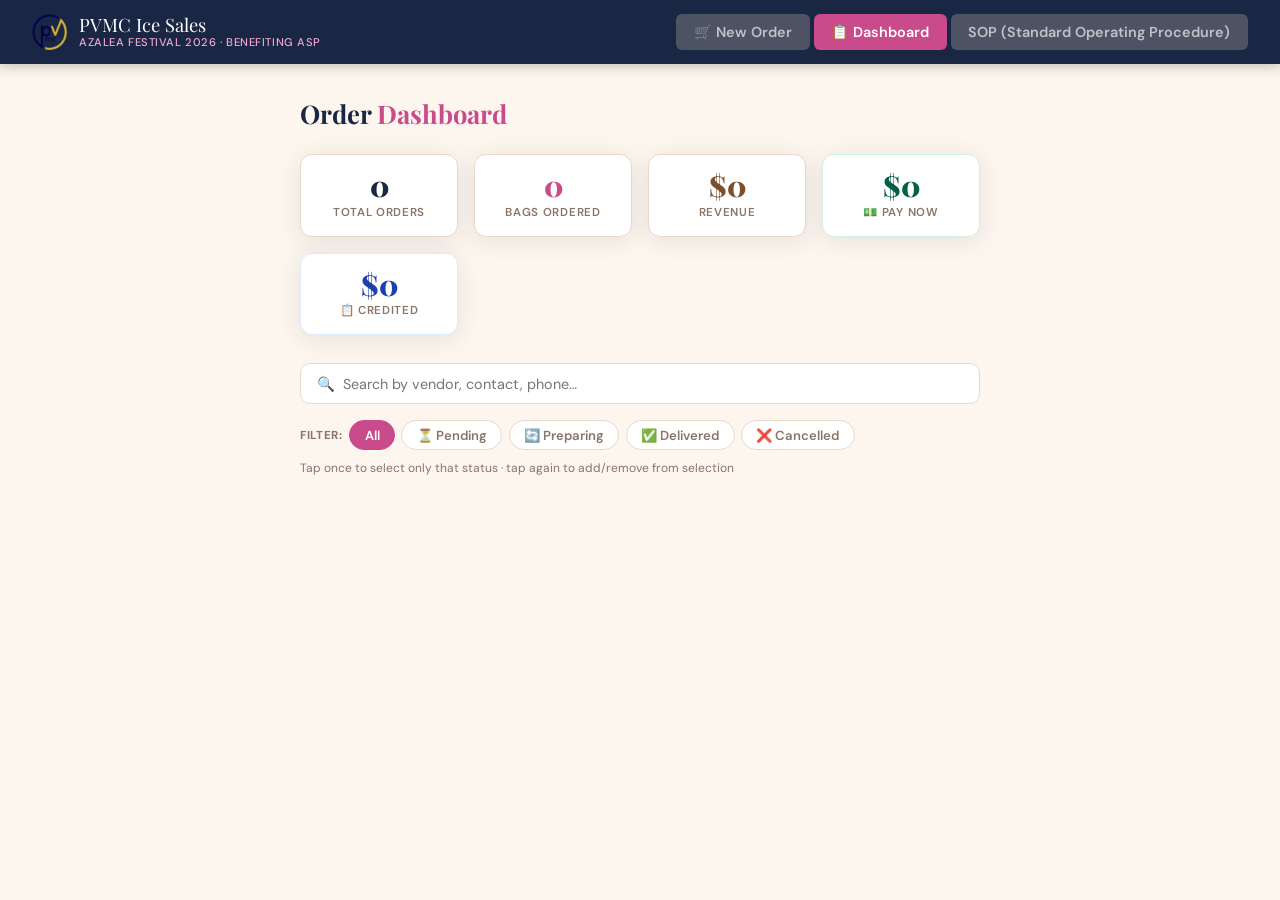
==== dashboard.html @ ce1629d5 "added SOP page" ====
<!DOCTYPE html>
<html lang="en">
<head>
<meta charset="UTF-8">
<meta name="viewport" content="width=device-width, initial-scale=1.0">
<title>Ice Sales Order - Dashboard</title>
<link href="https://fonts.googleapis.com/css2?family=Playfair+Display:wght@700;900&family=DM+Sans:wght@400;500;600&display=swap" rel="stylesheet">
<link rel="stylesheet" href="styles.css">
<link rel="icon" type="image/png" href="Images/IMG_2599_2-removebg-preview.png">
</head>
<body>

    <nav>
        <div class="nav-brand">
          <img class="nav-icon" src="Images/IMG_2599_2-removebg-preview.png" alt="PVMC logo" />
          <div>
            <div class="nav-title">PVMC Ice Sales</div>
            <div class="nav-sub">Azalea Festival 2026 · Benefiting ASP</div>
          </div>
        </div>
        <div class="nav-tabs">
          <button class="tab-btn" onclick="window.location='index.html'">🛒 New Order</button>
          <button class="tab-btn active" onclick="window.location='dashboard.html'">📋 Dashboard</button>
          <button class="tab-btn" onclick="window.location='sop.html'">SOP (Standard Operating Procedure)</button>
        </div>
      </nav>

<main style="max-width:720px">
  <div class="dash-header">
    <div class="dash-title">Order <span>Dashboard</span></div>
    <span id="sync-indicator" style="font-size:.78rem;font-weight:600;color:var(--mint);opacity:0;transition:opacity .4s"></span>
  </div>

  <div class="stats-grid">
    <div class="stat-card">
      <div class="stat-value" id="stat-total">0</div>
      <div class="stat-label">Total Orders</div>
    </div>
    <div class="stat-card accent-pink">
      <div class="stat-value" id="stat-bags">0</div>
      <div class="stat-label">Bags Ordered</div>
    </div>
    <div class="stat-card accent-gold">
      <div class="stat-value" id="stat-revenue">$0</div>
      <div class="stat-label">Revenue</div>
    </div>
    <div class="stat-card" style="border-color:#D0F0E3">
      <div class="stat-value" id="stat-paynow" style="color:#065F46">$0</div>
      <div class="stat-label">💵 Pay Now</div>
    </div>
    <div class="stat-card" style="border-color:#DBEAFE">
      <div class="stat-value" id="stat-credit" style="color:#1E40AF">$0</div>
      <div class="stat-label">📋 Credited</div>
    </div>
  </div>

  <div style="margin-bottom:1rem;position:relative">
    <input type="text" id="search-input" placeholder="🔍  Search by vendor, contact, phone…"
      oninput="renderOrderList()"
      style="width:100%;padding:.65rem 1rem .65rem 1rem;border:1.5px solid var(--border);border-radius:10px;font-size:.9rem;background:#fff;font-family:'DM Sans',sans-serif;color:var(--text);outline:none;transition:border-color .2s,box-shadow .2s"
      onfocus="this.style.borderColor='var(--azalea)';this.style.boxShadow='0 0 0 3px rgba(201,75,140,.12)'"
      onblur="this.style.borderColor='var(--border)';this.style.boxShadow='none'"
    />
  </div>

  <div style="margin-bottom:.6rem;display:flex;align-items:center;gap:.4rem;flex-wrap:wrap">
    <span style="font-size:.72rem;font-weight:700;color:var(--muted);text-transform:uppercase;letter-spacing:.06em">Filter:</span>
    <button class="filter-btn active" data-filter="all"       onclick="toggleFilter('all',this)">All</button>
    <button class="filter-btn"        data-filter="pending"   onclick="toggleFilter('pending',this)">⏳ Pending</button>
    <button class="filter-btn"        data-filter="preparing" onclick="toggleFilter('preparing',this)">🔄 Preparing</button>
    <button class="filter-btn"        data-filter="delivered" onclick="toggleFilter('delivered',this)">✅ Delivered</button>
    <button class="filter-btn"        data-filter="cancelled" onclick="toggleFilter('cancelled',this)">❌ Cancelled</button>
  </div>
  <div style="margin-bottom:1.1rem;font-size:.75rem;color:var(--muted)">Tap once to select only that status · tap again to add/remove from selection</div>

  <div id="orders-list"></div>
</main>

<!-- EDIT MODAL -->
<div class="modal-overlay" id="edit-modal" onclick="handleModalOverlayClick(event)">
  <div class="modal">
    <div class="modal-handle"></div>
    <div class="modal-title">✏️ Edit Order <span id="modal-order-num" style="color:var(--azalea)"></span></div>

    <div class="form-grid">
      <div class="form-row">
        <div class="field">
          <label>Phone Number</label>
          <input type="tel" id="edit-phone" placeholder="(910) 555-0000" />
        </div>
        <div class="field">
          <label>Contact Name</label>
          <input type="text" id="edit-contact-name" placeholder="Person who called in" />
        </div>
      </div>

      <div class="field">
        <label>Vendor Name</label>
        <input type="text" id="edit-vendor-name" placeholder="Vendor / booth name" />
      </div>

      <div class="form-row">
        <div class="field">
          <label># of Bags</label>
          <div class="bags-widget">
            <button type="button" onclick="adjustEditBags(-1)">−</button>
            <input type="number" id="edit-bags" value="1" min="1" max="999" oninput="updateEditPrice()" />
            <button type="button" onclick="adjustEditBags(1)">+</button>
          </div>
        </div>
        <input type="number" id="edit-price-per-bag" value="10" style="display:none" oninput="updateEditPrice()" />
      </div>

      <div class="price-display">
        <span>💰 Total</span>
        <span id="edit-price-total">$0.00</span>
      </div>

      <div class="field">
        <label>Azalea Festival Office Order?</label>
        <div class="toggle-group" id="edit-festival-toggle">
          <button type="button" class="toggle-opt" data-val="yes" onclick="selectToggle('edit-festival-toggle','yes'); updateEditPrice(); document.getElementById('edit-payment-field').style.display='none'">
            🌸 Yes — Festival Office
          </button>
          <button type="button" class="toggle-opt" data-val="no" onclick="selectToggle('edit-festival-toggle','no'); updateEditPrice(); document.getElementById('edit-payment-field').style.display='block'">
            No
          </button>
        </div>
      </div>

      <div class="field" id="edit-payment-field" style="display:none">
        <label>Payment Method</label>
        <div class="toggle-group" id="edit-payment-toggle">
          <button type="button" class="toggle-opt" data-val="pay-now" onclick="selectToggle('edit-payment-toggle','pay-now')">
            💵 Pay Now
          </button>
          <button type="button" class="toggle-opt" data-val="credit" onclick="selectToggle('edit-payment-toggle','credit')">
            📋 Credit
          </button>
        </div>
      </div>

      <div class="field">
        <label>Taken By (Volunteer)</label>
        <input type="text" id="edit-taken-by" placeholder="Volunteer name" />
      </div>
    </div>

    <div class="modal-actions">
      <button class="btn-delete" onclick="deleteOrder()">🗑 Delete</button>
      <button class="btn-cancel" onclick="closeModal()">Cancel</button>
      <button class="btn-save" onclick="saveEdit()">💾 Save Changes</button>
    </div>
  </div>
</div>

<div id="toast"></div>
<script src="scripts.js"></script>
</body>
</html>
---- styles.css ----
:root {
    --azalea:    #C94B8C;
    --azalea-lt: #F2A8D0;
    --azalea-dk: #8B2F62;
    --gold:      #E8A830;
    --gold-lt:   #FDE8B8;
    --navy:      #1A2744;
    --navy-lt:   #2D3F6B;
    --earth:     #7A4F2D;
    --cream:     #FDF6EE;
    --mint:      #3DAB7B;
    --mint-lt:   #D0F0E3;
    --red:       #E03535;
    --red-lt:    #FDE8E8;
    --bg:        #FDF6EE;
    --card:      #FFFFFF;
    --border:    #EAD8C8;
    --text:      #1A2744;
    --muted:     #8A7468;
    --shadow:    0 4px 24px rgba(26,39,68,.10);
    --shadow-lg: 0 12px 40px rgba(26,39,68,.15);
  }

  *, *::before, *::after { box-sizing: border-box; margin: 0; padding: 0; }

  body {
    font-family: 'DM Sans', sans-serif;
    background: var(--bg);
    color: var(--text);
    min-height: 100vh;
  }

  /* NAV */
  nav {
    background: var(--navy);
    padding: 0 2rem;
    display: flex;
    align-items: center;
    justify-content: space-between;
    gap: 1rem;
    position: sticky;
    top: 0;
    z-index: 100;
    box-shadow: 0 2px 12px rgba(0,0,0,.25);
  }
  .nav-brand {
    display: flex;
    align-items: center;
    gap: .75rem;
    padding: .9rem 0;
  }
  .nav-icon {
    width: 2.2rem;
    height: 2.2rem;
    object-fit: contain;
    flex-shrink: 0;
  }
  .nav-title {
    font-family: 'Playfair Display', serif;
    font-size: 1.15rem;
    color: #fff;
    line-height: 1.1;
  }
  .nav-sub {
    font-family: 'DM Sans', sans-serif;
    font-size: .7rem;
    color: var(--azalea-lt);
    font-weight: 500;
    letter-spacing: .05em;
    text-transform: uppercase;
  }
  .nav-tabs {
    display: flex;
    gap: .25rem;
  }
  .tab-btn {
    background: rgba(128, 128, 128, 0.500);
    border: none;
    color: rgba(255,255,255,.65);
    font-family: 'DM Sans', sans-serif;
    font-size: .9rem;
    font-weight: 600;
    padding: .55rem 1.1rem;
    border-radius: 6px;
    cursor: pointer;
    transition: all .2s;
    display: flex;
    align-items: center;
    gap: .4rem;
  }
  .tab-btn:hover { background: rgba(255,255,255,.08); color: #fff; }
  .tab-btn.active { background: var(--azalea); color: #fff; }

  /* PAGES */
  .page { display: none; }
  .page.active { display: block; }

  /* HERO BANNER */
  .hero {
    background: linear-gradient(135deg, var(--azalea-dk) 0%, var(--navy) 60%, var(--navy-lt) 100%);
    padding: 2.5rem 2rem 2rem;
    text-align: center;
    position: relative;
    overflow: hidden;
  }
  .hero::before {
    content: '';
    position: absolute;
    inset: 0;
    background: radial-gradient(ellipse at 70% 50%, rgba(201,75,140,.35) 0%, transparent 60%);
  }
  .hero-flowers {
    font-size: 2rem;
    letter-spacing: .5rem;
    margin-bottom: .5rem;
  }
  .hero h1 {
    font-family: 'Playfair Display', serif;
    font-size: clamp(1.6rem, 4vw, 2.4rem);
    font-weight: 900;
    color: #fff;
    position: relative;
  }
  .hero p {
    color: var(--azalea-lt);
    font-size: .9rem;
    margin-top: .35rem;
    position: relative;
    font-weight: 500;
  }

  /* MAIN LAYOUT */
  main { max-width: 680px; margin: 0 auto; padding: 2rem 1.25rem 4rem; }

  /* CARD */
  .card {
    background: var(--card);
    border-radius: 16px;
    box-shadow: var(--shadow);
    border: 1px solid var(--border);
    overflow: hidden;
  }
  .card-header {
    background: linear-gradient(90deg, var(--azalea) 0%, var(--azalea-dk) 100%);
    padding: 1.1rem 1.5rem;
    display: flex;
    align-items: center;
    gap: .6rem;
  }
  .card-header h2 {
    font-family: 'Playfair Display', serif;
    font-size: 1.2rem;
    color: #fff;
    font-weight: 700;
  }
  .card-header .header-icon { font-size: 1.3rem; }
  .card-body { padding: 1.5rem; }

  /* FORM */
  .form-grid { display: grid; gap: 1.1rem; }
  .form-row { display: grid; grid-template-columns: 1fr 1fr; gap: 1rem; }
  @media (max-width: 480px) { .form-row { grid-template-columns: 1fr; } }

  /* ====== MOBILE ====== */
  @media (max-width: 600px) {

    nav { padding: 0 1rem; gap: .5rem; }
    .nav-title { font-size: 1rem; }
    .nav-sub { display: none; }
    .tab-btn { font-size: .8rem; padding: .45rem .75rem; gap: .25rem; }

    .hero { padding: 1.5rem 1rem 1.25rem; }
    .hero-flowers { font-size: 1.4rem; letter-spacing: .3rem; }
    .hero h1 { font-size: 1.4rem; }
    .hero p { font-size: .82rem; }

    main { padding: 1rem .75rem 5rem; }

    .card-body { padding: 1rem; }
    .card-header { padding: .9rem 1rem; }
    .card-header h2 { font-size: 1rem; }

    input, select, textarea {
      font-size: 16px;
      padding: .7rem .85rem;
    }
    label { font-size: .75rem; }

    .bags-widget button { width: 48px; height: 48px; font-size: 1.4rem; }
    .bags-widget input { font-size: 1.2rem; }

    .toggle-opt { font-size: .82rem; padding: .7rem .4rem; }

    .btn-submit { font-size: .95rem; padding: .85rem 1rem; }

    .price-display { font-size: .9rem; }

    .dash-header { margin-bottom: 1rem; }
    .dash-title { font-size: 1.3rem; }

    .stats-grid {
      grid-template-columns: repeat(2, 1fr);
      gap: .65rem;
    }
    .stat-card { padding: .75rem .85rem; }
    .stat-value { font-size: 1.5rem; }
    .stat-label { font-size: .65rem; }

    #search-input { font-size: 16px !important; }

    .filter-btn { font-size: .76rem; padding: .3rem .7rem; }

    .order-card-top { padding: .75rem .9rem; gap: .6rem; flex-wrap: wrap; }
    .order-num { font-size: .68rem; }
    .order-name { font-size: .95rem; }
    .order-meta { font-size: .78rem; gap: .5rem; }
    .order-bags-badge { font-size: .85rem; padding: .2rem .55rem; }

    .order-right {
      flex-direction: row;
      flex-wrap: wrap;
      align-items: center;
      gap: .4rem;
      width: 100%;
      justify-content: flex-start;
    }

    .order-card-actions { padding: .55rem .9rem; gap: .5rem; }
    .status-select { font-size: .8rem; padding: .3rem .5rem; }
    .order-taken-by { font-size: .75rem; margin-left: 0; }
    .btn-edit-card { font-size: .75rem; padding: .25rem .55rem; }

    .modal { padding: 1.25rem 1rem 2rem; border-radius: 16px 16px 0 0; }
    .modal-title { font-size: 1rem; }
    .modal-actions { gap: .5rem; }
    .btn-save, .btn-cancel, .btn-delete { font-size: .85rem; padding: .7rem .75rem; }

    #toast {
      font-size: .85rem;
      padding: .7rem 1.1rem;
      white-space: normal;
      text-align: center;
      max-width: 90vw;
    }
  }

  @supports (padding-bottom: env(safe-area-inset-bottom)) {
    main { padding-bottom: calc(4rem + env(safe-area-inset-bottom)); }
  }

  .field { display: flex; flex-direction: column; gap: .35rem; }
  label {
    font-size: .8rem;
    font-weight: 600;
    color: var(--muted);
    text-transform: uppercase;
    letter-spacing: .06em;
  }
  label .required { color: var(--azalea); margin-left: 2px; }

  input, select, textarea {
    font-family: 'DM Sans', sans-serif;
    font-size: .95rem;
    padding: .65rem .9rem;
    border: 1.5px solid var(--border);
    border-radius: 8px;
    background: var(--cream);
    color: var(--text);
    transition: border-color .2s, box-shadow .2s;
    outline: none;
    width: 100%;
  }
  input:focus, select:focus, textarea:focus {
    border-color: var(--azalea);
    box-shadow: 0 0 0 3px rgba(201,75,140,.12);
    background: #fff;
  }
  input[type="number"] { -moz-appearance: textfield; }

  /* BAGS WIDGET */
  .bags-widget {
    display: flex;
    align-items: center;
    gap: 0;
    border: 1.5px solid var(--border);
    border-radius: 8px;
    overflow: hidden;
    background: var(--cream);
  }
  .bags-widget button {
    background: var(--navy);
    color: #fff;
    border: none;
    width: 44px;
    height: 44px;
    font-size: 1.3rem;
    cursor: pointer;
    transition: background .2s;
    flex-shrink: 0;
    display: flex; align-items: center; justify-content: center;
  }
  .bags-widget button:hover { background: var(--azalea); }
  .bags-widget input {
    border: none;
    background: transparent;
    text-align: center;
    font-size: 1.1rem;
    font-weight: 700;
    flex: 1;
    border-radius: 0;
    color: var(--navy);
  }
  .bags-widget input:focus { box-shadow: none; background: transparent; }

  .price-display {
    background: var(--gold-lt);
    border: 1.5px solid var(--gold);
    border-radius: 8px;
    padding: .6rem 1rem;
    display: flex;
    justify-content: space-between;
    align-items: center;
    font-weight: 600;
    color: var(--earth);
  }
  .price-display span:last-child { font-size: 1.2rem; font-weight: 700; color: var(--navy); }

  /* TOGGLE GROUP */
  .toggle-group {
    display: flex;
    gap: 0;
    border: 1.5px solid var(--border);
    border-radius: 8px;
    overflow: hidden;
    background: var(--cream);
  }
  .toggle-opt {
    flex: 1;
    background: none;
    border: none;
    font-family: 'DM Sans', sans-serif;
    font-size: .9rem;
    font-weight: 600;
    color: var(--muted);
    padding: .65rem .5rem;
    cursor: pointer;
    transition: background .18s, color .18s;
    border-right: 1px solid var(--border);
  }
  .toggle-opt:last-child { border-right: none; }
  .toggle-opt:hover { background: rgba(201,75,140,.07); color: var(--azalea-dk); }
  .toggle-opt.active { background: var(--navy); color: #fff; }
  .toggle-opt.active.festival { background: var(--azalea); }

  .field-hint {
    margin-top: .35rem;
    font-size: .8rem;
    color: var(--azalea-dk);
    background: rgba(201,75,140,.08);
    border-left: 3px solid var(--azalea);
    padding: .4rem .7rem;
    border-radius: 0 6px 6px 0;
  }


  .status-pill {
    display: inline-flex;
    align-items: center;
    gap: .3rem;
    padding: .25rem .75rem;
    border-radius: 999px;
    font-size: .75rem;
    font-weight: 700;
    letter-spacing: .04em;
    text-transform: uppercase;
  }
  .status-pending   { background: #FEF3C7; color: #92400E; }
  .status-preparing { background: #DBEAFE; color: #1E40AF; }
  .status-delivered { background: var(--mint-lt); color: #065F46; }
  .status-cancelled { background: var(--red-lt); color: #991B1B; }

  /* SUBMIT BTN */
  .btn-submit {
    width: 100%;
    background: linear-gradient(135deg, var(--azalea) 0%, var(--azalea-dk) 100%);
    color: #fff;
    border: none;
    padding: .9rem 1.5rem;
    border-radius: 10px;
    font-family: 'DM Sans', sans-serif;
    font-size: 1rem;
    font-weight: 700;
    cursor: pointer;
    transition: transform .15s, box-shadow .15s, opacity .2s;
    box-shadow: 0 4px 16px rgba(201,75,140,.4);
    letter-spacing: .02em;
    display: flex;
    align-items: center;
    justify-content: center;
    gap: .5rem;
    margin-top: .5rem;
  }
  .btn-submit:hover { transform: translateY(-1px); box-shadow: 0 6px 22px rgba(201,75,140,.5); }
  .btn-submit:active { transform: translateY(0); }
  .btn-submit:disabled { opacity: .6; cursor: not-allowed; transform: none; }

  /* TOAST */
  #toast {
    position: fixed;
    bottom: 2rem;
    left: 50%;
    transform: translateX(-50%) translateY(80px);
    background: var(--navy);
    color: #fff;
    padding: .8rem 1.5rem;
    border-radius: 10px;
    font-weight: 600;
    font-size: .95rem;
    box-shadow: var(--shadow-lg);
    z-index: 999;
    transition: transform .35s cubic-bezier(.34,1.56,.64,1);
    white-space: nowrap;
    display: flex;
    align-items: center;
    gap: .5rem;
    border-left: 4px solid var(--mint);
  }
  #toast.show { transform: translateX(-50%) translateY(0); }

  /* DIVIDER */
  .section-divider {
    display: flex;
    align-items: center;
    gap: .75rem;
    margin: 1.25rem 0 .75rem;
  }
  .section-divider span {
    font-size: .72rem;
    font-weight: 700;
    text-transform: uppercase;
    letter-spacing: .1em;
    color: var(--muted);
    white-space: nowrap;
  }
  .section-divider::before, .section-divider::after {
    content: ''; flex: 1; height: 1px; background: var(--border);
  }

  /* ====== DASHBOARD ====== */
  .dash-header {
    display: flex;
    align-items: center;
    justify-content: space-between;
    flex-wrap: wrap;
    gap: 1rem;
    margin-bottom: 1.5rem;
  }
  .dash-title {
    font-family: 'Playfair Display', serif;
    font-size: 1.6rem;
    color: var(--navy);
    font-weight: 700;
  }
  .dash-title span { color: var(--azalea); }

  /* STATS */
  .stats-grid {
    display: grid;
    grid-template-columns: repeat(auto-fit, minmax(130px, 1fr));
    gap: 1rem;
    margin-bottom: 1.75rem;
  }
  .stat-card {
    background: var(--card);
    border-radius: 12px;
    padding: 1rem 1.1rem;
    border: 1px solid var(--border);
    box-shadow: var(--shadow);
    text-align: center;
  }
  .stat-value {
    font-family: 'Playfair Display', serif;
    font-size: 1.8rem;
    font-weight: 900;
    color: var(--navy);
    line-height: 1;
  }
  .stat-label {
    font-size: .72rem;
    font-weight: 600;
    color: var(--muted);
    text-transform: uppercase;
    letter-spacing: .06em;
    margin-top: .3rem;
  }
  .stat-card.accent-pink .stat-value { color: var(--azalea); }
  .stat-card.accent-gold .stat-value { color: var(--earth); }
  .stat-card.accent-green .stat-value { color: var(--mint); }

  /* FILTER BAR */
  .filter-bar {
    display: flex;
    gap: .5rem;
    flex-wrap: wrap;
    margin-bottom: 1.25rem;
  }
  .filter-btn {
    background: var(--card);
    border: 1.5px solid var(--border);
    border-radius: 999px;
    padding: .35rem .9rem;
    font-family: 'DM Sans', sans-serif;
    font-size: .82rem;
    font-weight: 600;
    color: var(--muted);
    cursor: pointer;
    transition: all .2s;
  }
  .filter-btn:hover { border-color: var(--azalea); color: var(--azalea); }
  .filter-btn.active { background: var(--azalea); border-color: var(--azalea); color: #fff; }

  /* ORDER CARDS */
  #orders-list { display: flex; flex-direction: column; gap: .85rem; }

  .order-card {
    background: var(--card);
    border-radius: 12px;
    border: 1.5px solid var(--border);
    box-shadow: var(--shadow);
    overflow: hidden;
    transition: box-shadow .2s;
  }
  .order-card:hover { box-shadow: var(--shadow-lg); }

  .order-card-top {
    padding: .9rem 1.1rem;
    display: flex;
    align-items: flex-start;
    justify-content: space-between;
    gap: 1rem;
    flex-wrap: wrap;
  }
  .order-info { flex: 1; min-width: 0; }
  .order-num {
    font-size: .72rem;
    font-weight: 700;
    color: var(--azalea);
    text-transform: uppercase;
    letter-spacing: .08em;
    margin-bottom: .1rem;
  }
  .order-name {
    font-weight: 700;
    font-size: 1rem;
    color: var(--navy);
  }
  .order-meta {
    font-size: .82rem;
    color: var(--muted);
    margin-top: .2rem;
    display: flex;
    gap: .75rem;
    flex-wrap: wrap;
  }
  .order-meta span { display: flex; align-items: center; gap: .2rem; }
  .order-right { display: flex; flex-direction: column; align-items: flex-end; gap: .5rem; }
  .order-bags-badge {
    background: var(--gold-lt);
    color: var(--earth);
    font-weight: 800;
    font-size: .95rem;
    padding: .2rem .7rem;
    border-radius: 8px;
    border: 1px solid var(--gold);
    white-space: nowrap;
  }

  .order-card-actions {
    border-top: 1px solid var(--border);
    padding: .65rem 1.1rem;
    background: #FAFAF8;
    display: flex;
    align-items: center;
    gap: .75rem;
    flex-wrap: wrap;
  }
  .action-label {
    font-size: .75rem;
    font-weight: 600;
    color: var(--muted);
    text-transform: uppercase;
    letter-spacing: .05em;
    margin-right: .25rem;
  }
  .status-select {
    font-family: 'DM Sans', sans-serif;
    font-size: .82rem;
    font-weight: 600;
    padding: .3rem .65rem;
    border-radius: 6px;
    border: 1.5px solid var(--border);
    background: #fff;
    cursor: pointer;
    color: var(--navy);
  }
  .status-select:focus { border-color: var(--azalea); outline: none; }

  .order-taken-by {
    margin-left: auto;
    font-size: .8rem;
    color: var(--muted);
    font-style: italic;
  }

  .empty-state {
    text-align: center;
    padding: 3rem 1rem;
    color: var(--muted);
  }
  .empty-state .empty-icon { font-size: 3rem; margin-bottom: .75rem; }
  .empty-state p { font-size: 1rem; }

  /* NOTES */
  .order-notes {
    font-size: .82rem;
    color: var(--earth);
    font-style: italic;
    background: var(--gold-lt);
    padding: .4rem .9rem;
    margin: 0 1.1rem .7rem;
    border-radius: 6px;
    border-left: 3px solid var(--gold);
  }

  /* FOOTER CREDIT */
  .footer-credit {
    text-align: center;
    font-size: .75rem;
    color: var(--muted);
    padding: 1rem;
    border-top: 1px solid var(--border);
    margin-top: 2rem;
  }
  .footer-credit a { color: var(--azalea); text-decoration: none; }

  /* EDIT MODAL */
  .modal-overlay {
    position: fixed;
    inset: 0;
    background: rgba(26,39,68,.55);
    backdrop-filter: blur(3px);
    z-index: 200;
    display: flex;
    align-items: flex-end;
    justify-content: center;
    opacity: 0;
    pointer-events: none;
    transition: opacity .25s;
  }
  .modal-overlay.open {
    opacity: 1;
    pointer-events: all;
  }
  .modal {
    background: var(--card);
    border-radius: 20px 20px 0 0;
    width: 100%;
    max-width: 600px;
    max-height: 90vh;
    overflow-y: auto;
    padding: 1.5rem 1.5rem 2.5rem;
    transform: translateY(40px);
    transition: transform .3s cubic-bezier(.34,1.2,.64,1);
    box-shadow: 0 -8px 40px rgba(26,39,68,.2);
  }
  .modal-overlay.open .modal {
    transform: translateY(0);
  }
  .modal-handle {
    width: 40px;
    height: 4px;
    background: var(--border);
    border-radius: 999px;
    margin: 0 auto 1.25rem;
  }
  .modal-title {
    font-family: 'Playfair Display', serif;
    font-size: 1.2rem;
    font-weight: 700;
    color: var(--navy);
    margin-bottom: 1.25rem;
    display: flex;
    align-items: center;
    gap: .5rem;
  }
  .modal-actions {
    display: flex;
    gap: .75rem;
    margin-top: 1.25rem;
  }
  .btn-save {
    flex: 1;
    background: linear-gradient(135deg, var(--azalea) 0%, var(--azalea-dk) 100%);
    color: #fff;
    border: none;
    padding: .8rem 1rem;
    border-radius: 10px;
    font-family: 'DM Sans', sans-serif;
    font-size: .95rem;
    font-weight: 700;
    cursor: pointer;
    box-shadow: 0 4px 14px rgba(201,75,140,.35);
    transition: transform .15s, box-shadow .15s;
  }
  .btn-save:hover { transform: translateY(-1px); box-shadow: 0 6px 18px rgba(201,75,140,.45); }
  .btn-cancel {
    background: var(--cream);
    color: var(--muted);
    border: 1.5px solid var(--border);
    padding: .8rem 1.2rem;
    border-radius: 10px;
    font-family: 'DM Sans', sans-serif;
    font-size: .95rem;
    font-weight: 600;
    cursor: pointer;
    transition: background .15s;
  }
  .btn-cancel:hover { background: var(--border); }
  .btn-delete {
    background: var(--red-lt);
    color: var(--red);
    border: 1.5px solid #FBBFBF;
    padding: .8rem 1rem;
    border-radius: 10px;
    font-family: 'DM Sans', sans-serif;
    font-size: .95rem;
    font-weight: 700;
    cursor: pointer;
    transition: background .15s;
  }
  .btn-delete:hover { background: #FEE2E2; }

  /* EDIT BTN on card */
  .btn-edit-card {
    background: none;
    border: 1.5px solid var(--border);
    border-radius: 6px;
    padding: .28rem .65rem;
    font-family: 'DM Sans', sans-serif;
    font-size: .78rem;
    font-weight: 600;
    color: var(--muted);
    cursor: pointer;
    transition: all .15s;
    display: flex;
    align-items: center;
    gap: .25rem;
  }
  .btn-edit-card:hover { border-color: var(--azalea); color: var(--azalea); background: rgba(201,75,140,.05); }


  @keyframes slideIn {
    from { opacity: 0; transform: translateY(16px); }
    to   { opacity: 1; transform: translateY(0); }
  }
  .order-card { animation: slideIn .3s ease both; }

  @keyframes popIn {
    0%   { transform: scale(.8); opacity: 0; }
    70%  { transform: scale(1.05); }
    100% { transform: scale(1); opacity: 1; }
  }
  .stat-value { animation: popIn .4s ease both; }

  /* ── SOP PAGE ── */

.quick-ref {
  background: rgba(201,75,140,.07);
  border: 1.5px solid var(--azalea-lt);
  border-left: 4px solid var(--azalea);
  border-radius: 0 10px 10px 0;
  padding: .85rem 1rem;
  font-size: .875rem;
  color: var(--azalea-dk);
  line-height: 1.6;
  display: flex;
  gap: .6rem;
  align-items: flex-start;
  margin-bottom: 0;
}
.quick-ref strong { color: var(--azalea); }

.checklist {
  list-style: none;
  display: flex;
  flex-direction: column;
  gap: .75rem;
}
.checklist li {
  display: flex;
  align-items: flex-start;
  gap: .65rem;
  font-size: .9rem;
  line-height: 1.55;
  color: var(--text);
}
.check-icon { flex-shrink: 0; margin-top: 2px; color: var(--azalea); }

.callout {
  margin-top: 1.1rem;
  border-radius: 0 8px 8px 0;
  padding: .75rem 1rem;
  font-size: .84rem;
  line-height: 1.6;
  display: flex;
  gap: .55rem;
  align-items: flex-start;
}
.callout-icon { flex-shrink: 0; margin-top: 2px; }
.callout.warn {
  background: var(--gold-lt);
  border-left: 3px solid var(--gold);
  color: var(--earth);
}
.callout.warn strong { color: #8a5a00; }
.callout.tip {
  background: var(--mint-lt);
  border-left: 3px solid var(--mint);
  color: #065F46;
}
.callout.tip strong { color: #047857; }

.hero-icons {
  display: flex;
  justify-content: center;
  align-items: center;
  gap: .85rem;
  margin-bottom: .75rem;
  position: relative;
}
.hero-icon-bubble {
  width: 44px; height: 44px;
  background: rgba(255,255,255,0.15);
  border-radius: 12px;
  display: flex; align-items: center; justify-content: center;
  color: var(--azalea-lt);
}
.hero-icon-bubble.lg {
  width: 54px; height: 54px;
  background: rgba(255,255,255,0.22);
  border-radius: 15px;
  color: #fff;
}
.hero p.dates {
  color: rgba(255,255,255,0.55);
  font-size: .8rem;
  margin-top: .2rem;
}

.header-icon {
  width: 28px; height: 28px;
  background: rgba(255,255,255,0.2);
  border-radius: 7px;
  display: flex; align-items: center; justify-content: center;
  color: #fff;
  flex-shrink: 0;
}

table {
  width: 100%;
  border-collapse: collapse;
  font-size: .875rem;
  margin-top: .5rem;
}
thead th {
  background: var(--navy);
  color: #fff;
  padding: .6rem .9rem;
  text-align: left;
  font-weight: 600;
  font-size: .78rem;
  letter-spacing: .04em;
  text-transform: uppercase;
}
thead th:first-child { border-radius: 8px 0 0 0; }
thead th:last-child  { border-radius: 0 8px 0 0; }
tbody td {
  padding: .6rem .9rem;
  border-bottom: 1px solid var(--border);
  color: var(--text);
}
tbody tr:last-child td { border-bottom: none; }
tbody tr:nth-child(even) td { background: var(--cream); }
.td-yes { display: flex; align-items: center; gap: .35rem; color: var(--mint); font-weight: 700; }
.td-no  { display: flex; align-items: center; gap: .35rem; color: var(--red);  font-weight: 700; }

.footer-credit {
  text-align: center;
  font-size: .75rem;
  color: var(--muted);
  padding: 1rem;
  border-top: 1px solid var(--border);
  margin-top: 2rem;
}
.footer-credit a { color: var(--azalea); text-decoration: none; }
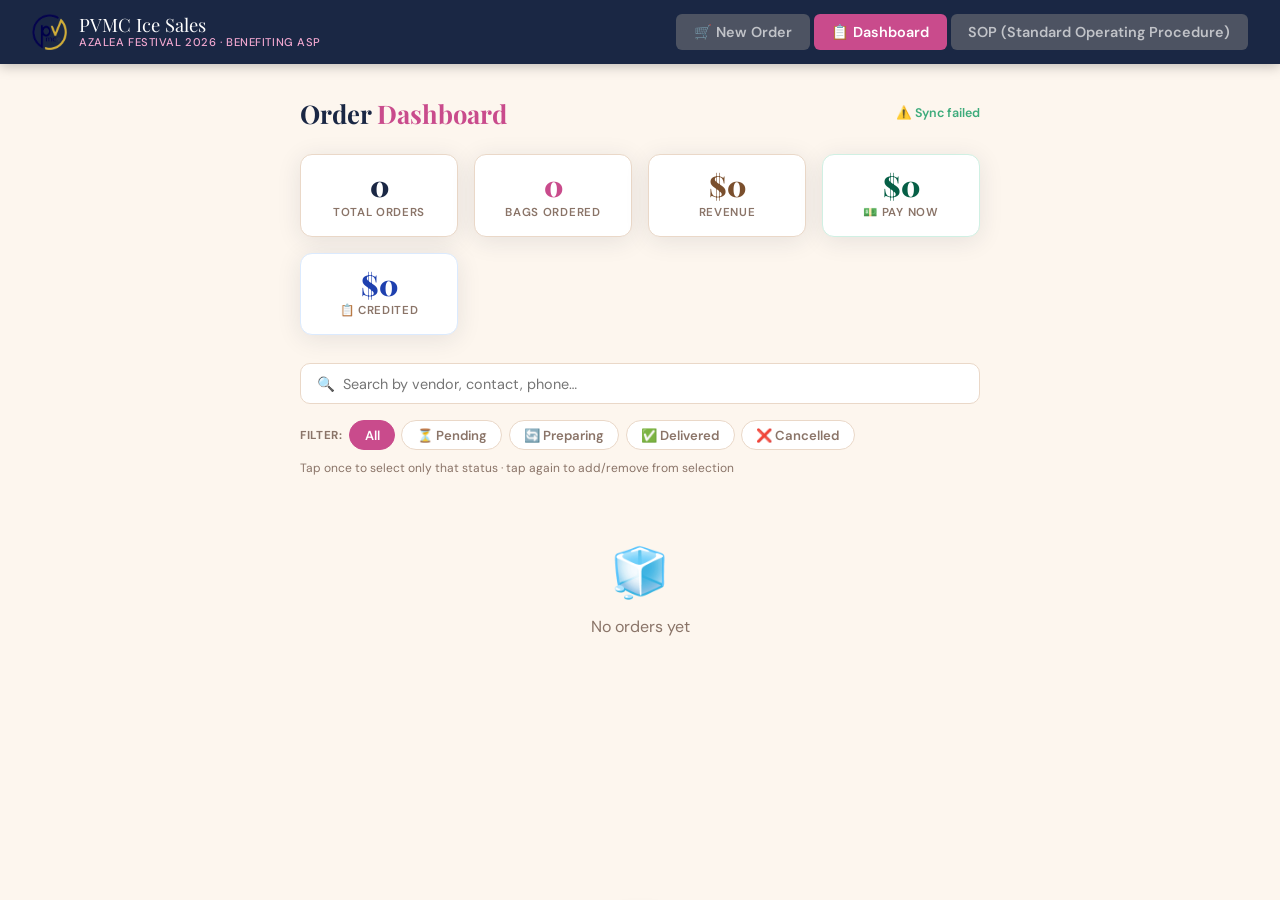
==== commit 61993657: "Bug fixes" ====
--- a/dashboard.html
+++ b/dashboard.html
@@ -156,5 +156,13 @@
 
 <div id="toast"></div>
 <script src="scripts.js"></script>
+
+<script src="scripts.js"></script>
+<script>
+  document.addEventListener('DOMContentLoaded', () => {
+    renderDash();
+    loadFromSheet();
+  });
+</script>
 </body>
 </html>
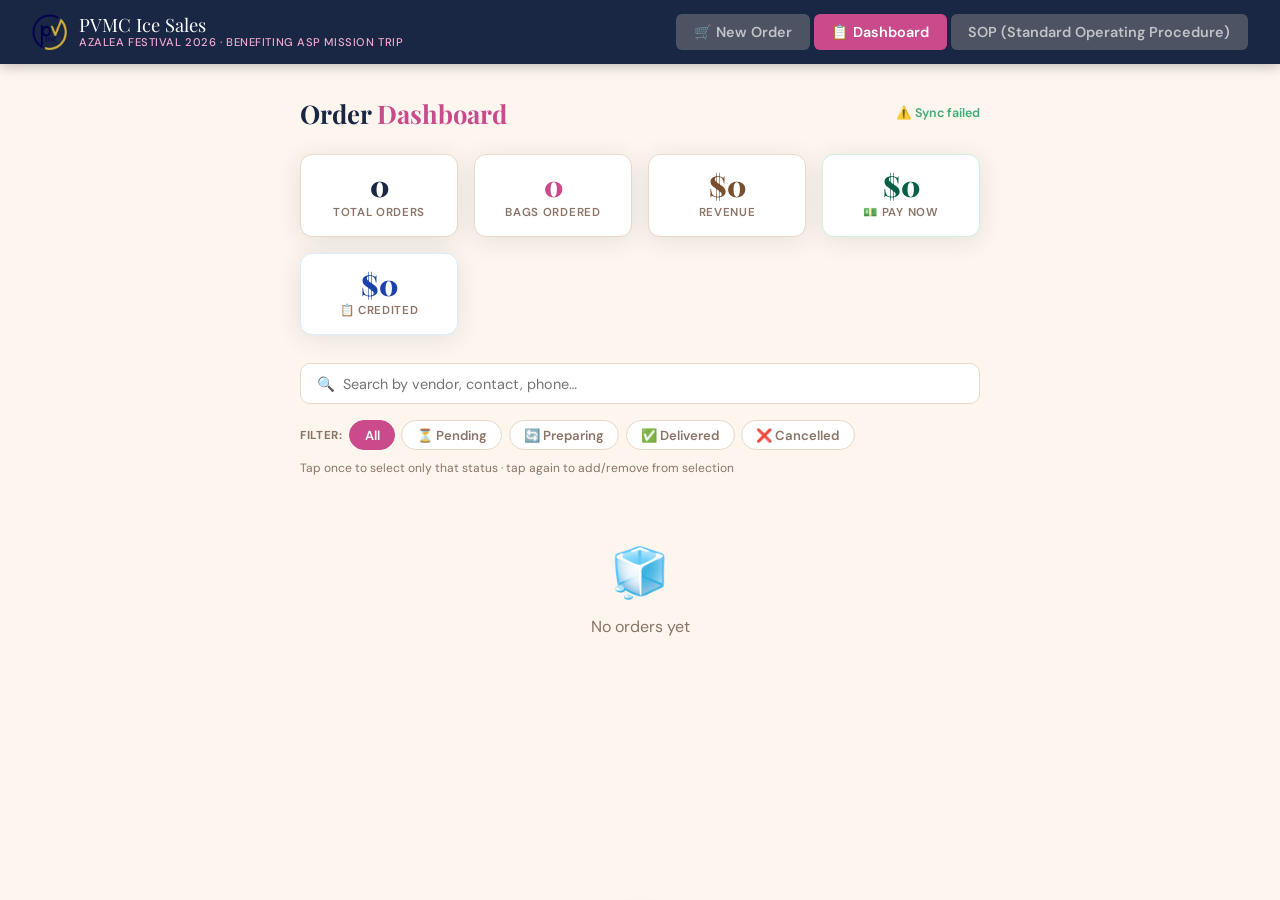
==== commit 4266826e: "Spelling Fixes" ====
--- a/dashboard.html
+++ b/dashboard.html
@@ -15,7 +15,7 @@
           <img class="nav-icon" src="Images/IMG_2599_2-removebg-preview.png" alt="PVMC logo" />
           <div>
             <div class="nav-title">PVMC Ice Sales</div>
-            <div class="nav-sub">Azalea Festival 2026 · Benefiting ASP</div>
+            <div class="nav-sub">Azalea Festival 2026 · Benefiting ASP Mission Trip</div>
           </div>
         </div>
         <div class="nav-tabs">
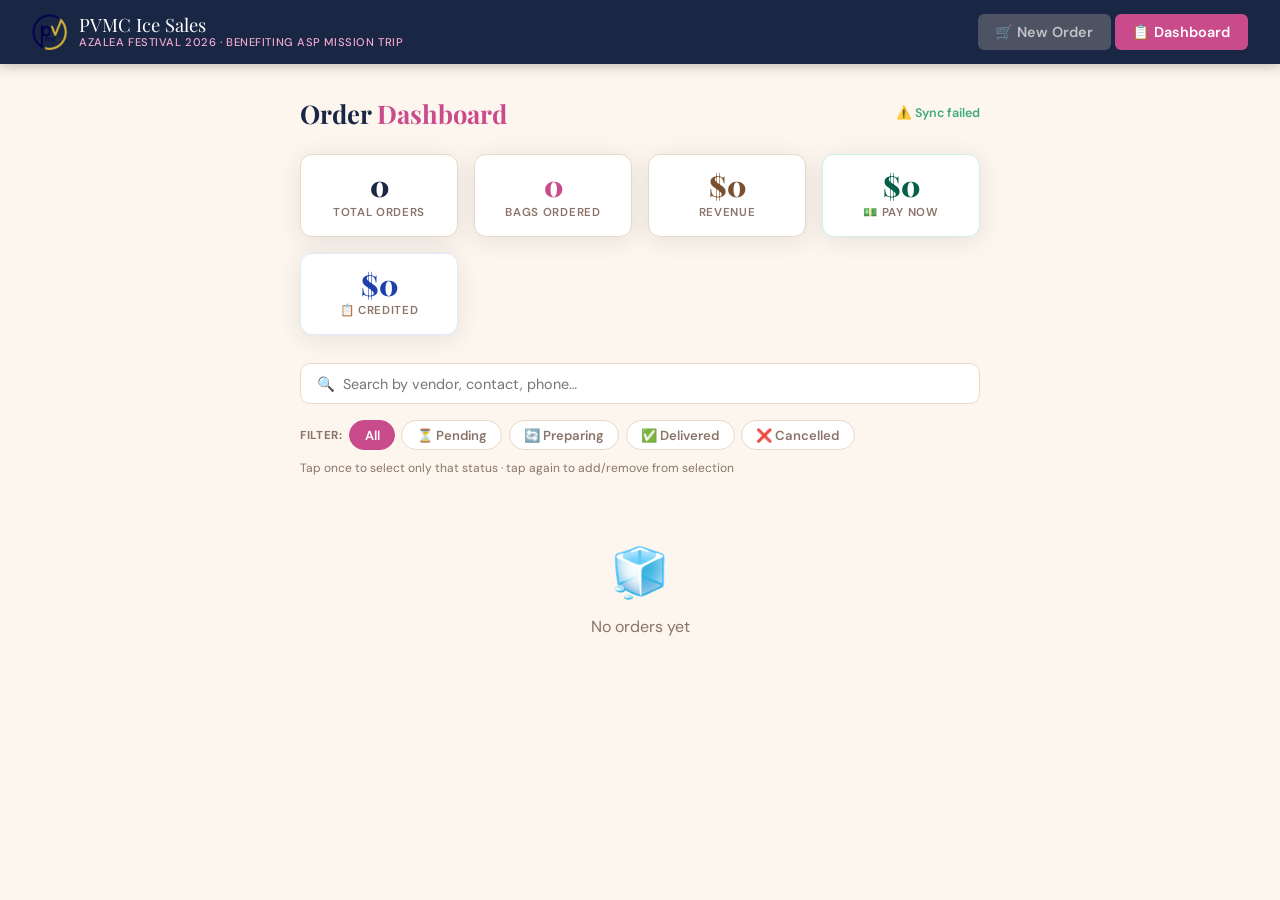
==== commit 60a4b6fe: "Removed SOP" ====
--- a/dashboard.html
+++ b/dashboard.html
@@ -21,7 +21,7 @@
         <div class="nav-tabs">
           <button class="tab-btn" onclick="window.location='index.html'">🛒 New Order</button>
           <button class="tab-btn active" onclick="window.location='dashboard.html'">📋 Dashboard</button>
-          <button class="tab-btn" onclick="window.location='sop.html'">SOP (Standard Operating Procedure)</button>
+          <!-- <button class="tab-btn" onclick="window.location='sop.html'">SOP (Standard Operating Procedure)</button> -->
         </div>
       </nav>
 
